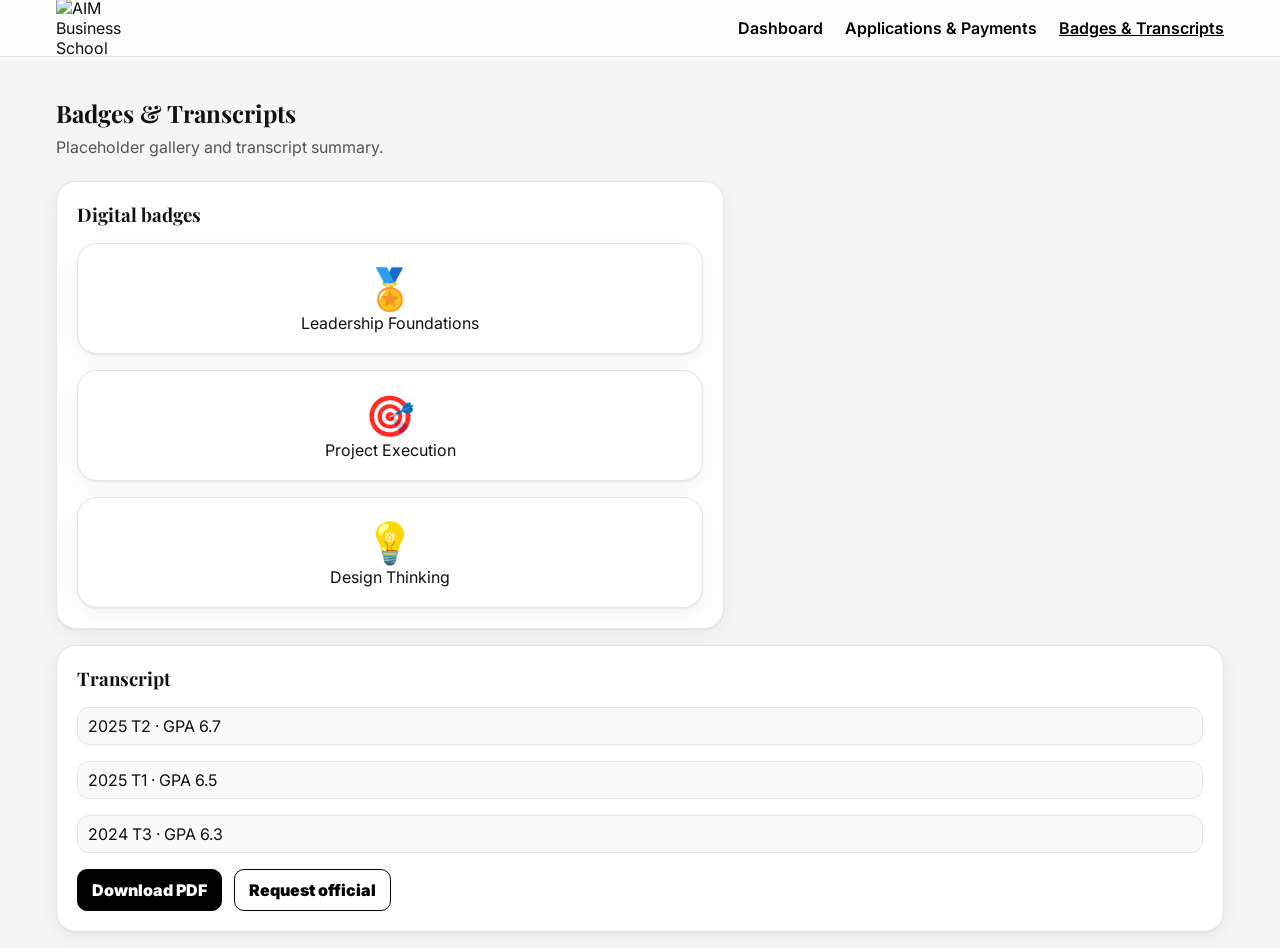
==== badges.html @ 40762cf9 "Initial HTML skeleton" ====
<!DOCTYPE html>
<html lang="en">
<head>
  <meta charset="UTF-8" />
  <meta name="viewport" content="width=device-width, initial-scale=1.0"/>
  <title>Badges & Transcripts • Student Portal</title>
  <link rel="stylesheet" href="styles/global.css">
</head>
<body>
  <header class="topnav">
    <div class="container inner">
      <img style="width: 70px;" src="https://www.aim.com.au/sites/default/files/AIM-Business-School-Logo_1.png" alt="AIM Business School"/>
      <nav class="links">
        <a href="dashboard.html">Dashboard</a>
        <a href="applications.html">Applications &amp; Payments</a>
        <a href="badges.html">Badges &amp; Transcripts</a>
      </nav>
    </div>
  </header>

  <main class="container stack-24 mt-24">
    <section class="stack-8">
      <h1>Badges &amp; Transcripts</h1>
      <p class="text-muted">Placeholder gallery and transcript summary.</p>
    </section>

    <section class="grid cols-3">
      <div class="card padded stack-16">
        <h3>Digital badges</h3>
        <div class="grid cols-3">
          <div class="card padded text-center">
            <div style="font-size:40px;">🏅</div>
            <p>Leadership Foundations</p>
          </div>
          <div class="card padded text-center">
            <div style="font-size:40px;">🎯</div>
            <p>Project Execution</p>
          </div>
          <div class="card padded text-center">
            <div style="font-size:40px;">💡</div>
            <p>Design Thinking</p>
          </div>
        </div>
      </div>

      <div class="card padded stack-16" style="grid-column: span 2;">
        <h3>Transcript</h3>
        <div class="grid cols-3">
          <div class="badge">2025 T2 · GPA 6.7</div>
          <div class="badge">2025 T1 · GPA 6.5</div>
          <div class="badge">2024 T3 · GPA 6.3</div>
        </div>
        <div class="mt-16">
          <a class="btn" href="#">Download PDF</a>
          <a class="btn" href="#" style="margin-left:8px; background:#fff; color:#000;">Request official</a>
        </div>
      </div>
    </section>
  </main>

  <script src="scripts/common.js"></script>
</body>
</html>
---- styles/global.css ----
@import url("https://fonts.googleapis.com/css2?family=Inter:ital,opsz,wght@0,14..32,100..900;1,14..32,100..900&family=Playfair+Display:ital,wght@0,400..900;1,400..900&display=swap");

* {
  box-sizing: border-box;
  margin: 0;
  font-family: "Inter", sans-serif;
}

h1,
h2,
h3 {
  font-family: "Playfair Display", serif;
}

a {
  text-decoration: none;
  color: black;
  font-weight: 900;
}

:root {
  --bg: #f5f5f5;
  --panel: #ffffff;
  --muted: #ececec;
  --muted-2: #c9c9c9;
  --text: #111;
  --text-muted: #555;
  --border: #e5e5e5;
  --brand: #000;
  --shadow: 0 1px 2px rgba(0, 0, 0, .06), 0 5px 20px rgba(0, 0, 0, .05);
}

body {
  min-height: 100vh;
  color: var(--text);
  background: var(--bg);
}

/* Layout helpers */
.container {
  max-width: 1200px;
  width: 100%;
  margin: 0 auto;
  padding: 16px;
}

.container.centered {
  position: absolute;
  top: 50%;
  left: 50%;
  transform: translate(-50%, -50%);
}

.grid {
  display: grid;
  gap: 16px;
}

.grid.cols-2 {
  grid-template-columns: 1fr 1fr;
}

.grid.cols-4 {
  grid-template-columns: repeat(4, 1fr);
}

@media (max-width: 900px) {

  .grid.cols-2,
  .grid.cols-3 {
    grid-template-columns: 1fr;
  }
}

/* Cards */
.card {
  background: var(--panel);
  border-radius: 20px;
  border: 1px solid var(--border);
  box-shadow: var(--shadow);
}

.card.padded {
  padding: 20px;
}

/* Form elements (shared) */
label {
  font-size: 0.8rem;
  font-weight: 500;
  margin: 16px 0 8px;
  display: block;
}

.input {
  width: 100%;
  padding: 10px 12px;
  border-radius: 10px;
  border: 0;
  background: var(--muted);
  color: var(--text-muted);
  transition: .3s ease;
}

.input:hover {
  background: var(--muted-2);
}

.btn {
  display: inline-block;
  border: 1px solid var(--brand);
  border-radius: 10px;
  padding: 10px 14px;
  background: var(--brand);
  color: #fff;
  cursor: pointer;
  transition: .3s ease;
}

.btn:hover {
  background: #fff;
  color: var(--brand);
}

.text-center {
  text-align: center;
}

.text-muted {
  color: var(--text-muted);
}

.stack-8>*+* {
  margin-top: 8px;
}

.stack-16>*+* {
  margin-top: 16px;
}

.stack-24>*+* {
  margin-top: 24px;
}

.stack-32>*+* {
  margin-top: 32px;
}

/* Top nav shared */
.topnav {
  position: sticky;
  top: 0;
  background: rgba(255, 255, 255, .7);
  backdrop-filter: blur(6px);
  border-bottom: 1px solid var(--border);
}

.topnav .inner {
  display: flex;
  align-items: center;
  justify-content: space-between;
  height: 56px;
}

.topnav .brand {
  font-weight: 700;
}

.topnav .links a {
  margin-left: 18px;
  font-weight: 600;
}

.topnav .links a[aria-current="page"] {
  text-decoration: underline;
}

/* Course card & progress */
.course-grid {
  display: grid;
  gap: 16px;
  grid-template-columns: repeat(3, 1fr);
}

@media (max-width: 1000px) {
  .course-grid {
    grid-template-columns: repeat(2, 1fr);
  }
}

@media (max-width: 640px) {
  .course-grid {
    grid-template-columns: 1fr;
  }
}

.course-card h3 {
  font-size: 1.05rem;
}

.term-pill {
  font-size: 0.7rem;
  padding: 4px 8px;
  border-radius: 999px;
  background: #f1f1f1;
  border: 1px solid var(--border);
}

.progress {
  height: 8px;
  border-radius: 999px;
  background: var(--muted);
  overflow: hidden;
}

.progress>.bar {
  height: 100%;
  width: 0;
  background: #2563eb;
  transition: width .5s ease;
}

.badge {
  display: inline-flex;
  align-items: center;
  gap: 8px;
  padding: 8px 10px;
  border: 1px solid var(--border);
  border-radius: 12px;
  background: #fafafa;
}

/* Utility */
.mt-8 {
  margin-top: 8px
}

.mt-12 {
  margin-top: 12px
}

.mt-16 {
  margin-top: 16px
}

.mt-24 {
  margin-top: 24px
}

.mt-32 {
  margin-top: 32px
}
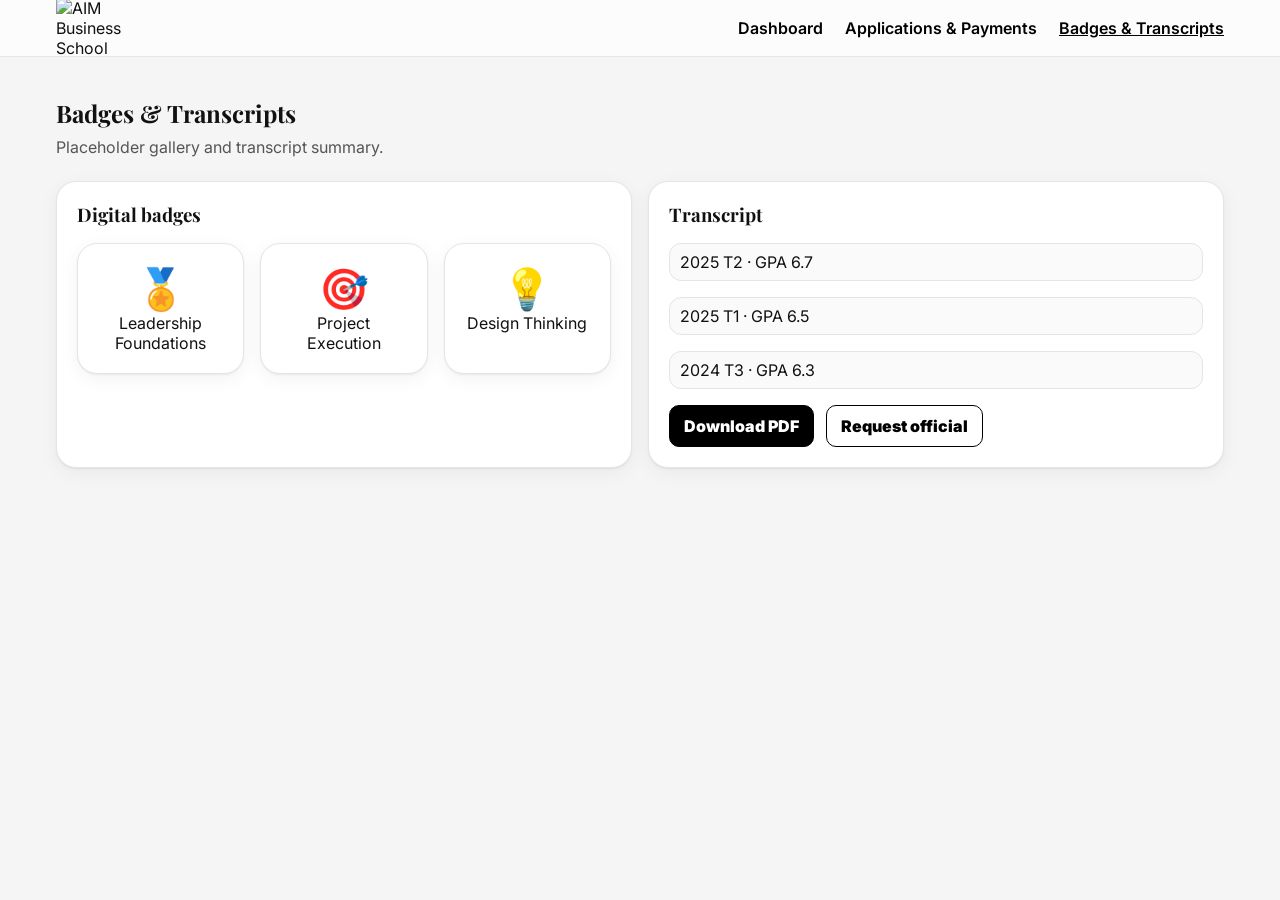
==== commit bb349368: "Layout change" ====
--- a/badges.html
+++ b/badges.html
@@ -24,7 +24,7 @@
       <p class="text-muted">Placeholder gallery and transcript summary.</p>
     </section>
 
-    <section class="grid cols-3">
+    <section class="grid cols-2">
       <div class="card padded stack-16">
         <h3>Digital badges</h3>
         <div class="grid cols-3">
@@ -43,9 +43,9 @@
         </div>
       </div>
 
-      <div class="card padded stack-16" style="grid-column: span 2;">
+      <div class="card padded stack-16">
         <h3>Transcript</h3>
-        <div class="grid cols-3">
+        <div class="grid">
           <div class="badge">2025 T2 · GPA 6.7</div>
           <div class="badge">2025 T1 · GPA 6.5</div>
           <div class="badge">2024 T3 · GPA 6.3</div>
--- a/styles/global.css
+++ b/styles/global.css
@@ -60,6 +60,10 @@
   grid-template-columns: 1fr 1fr;
 }
 
+.grid.cols-3 {
+  grid-template-columns: repeat(3, 1fr);
+}
+
 .grid.cols-4 {
   grid-template-columns: repeat(4, 1fr);
 }
